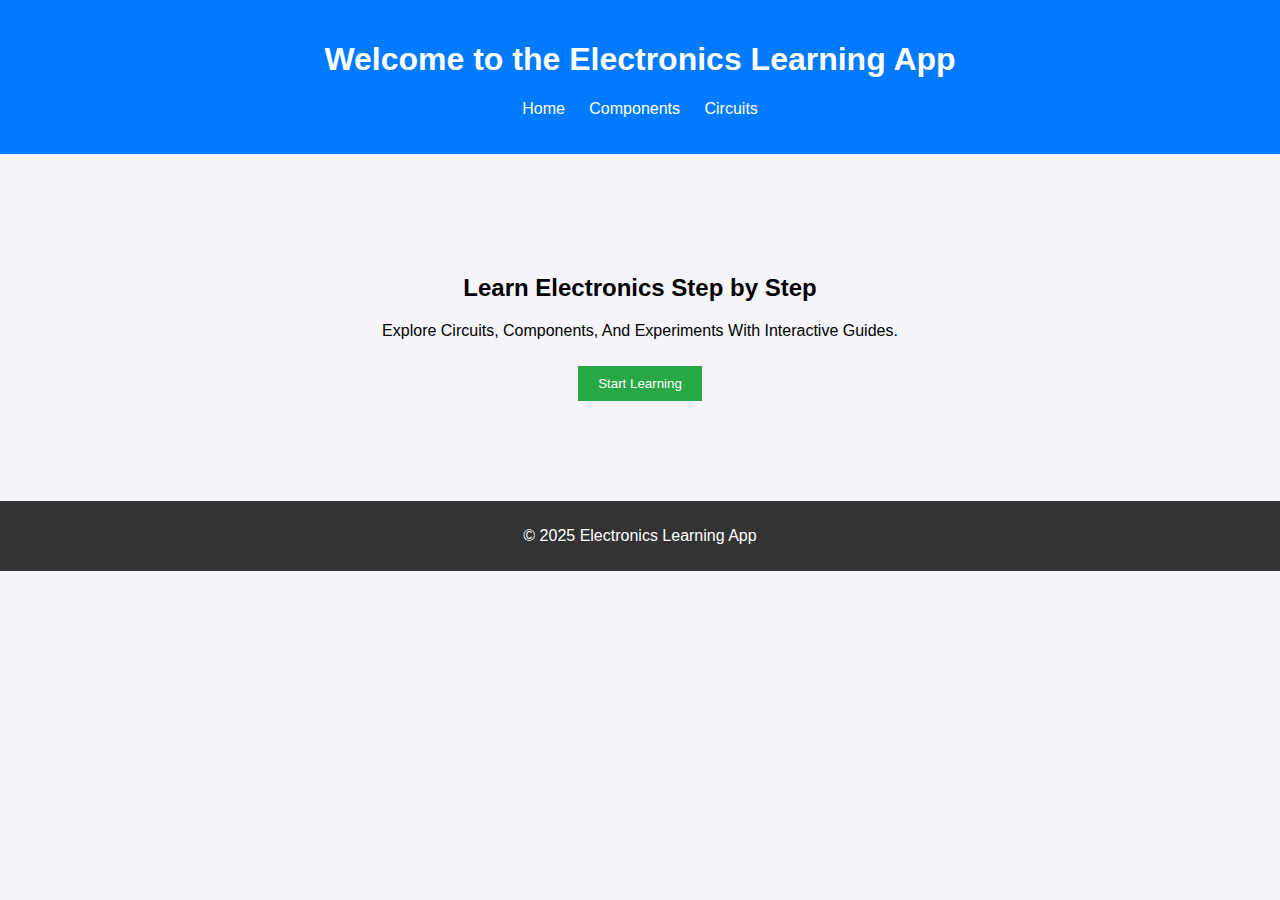
==== index.html @ 0cf5d1cc "Initial commit" ====
<!DOCTYPE html>
<html lang="en">
<head>
    <meta charset="UTF-8">
    <meta name="viewport" content="width=device-width, initial-scale=1.0">
    <title>Electronics Learning App</title>
    <link rel="stylesheet" href="style.css">
</head>
<body>
    <header>
        <h1>Welcome to the Electronics Learning App</h1>
        <nav>
            <ul>
                <li><a href="index.html">Home</a></li>
                <li><a href="components.html">Components</a></li>
                <li><a href="circuits.html">Circuits</a></li>
            </ul>
        </nav>
    </header>

    <section class="intro">
        <h2>Learn Electronics Step by Step</h2>
        <p>Explore circuits, components, and experiments with interactive guides.</p>
        <button onclick="window.location.href='components.html'">Start Learning</button>
    </section>

    <footer>
        <p>&copy; 2025 Electronics Learning App</p>
    </footer>

    <script src="script.js"></script>
</body>
</html>
---- style.css ----
/* Global Styles */
body {
    font-family: Arial, sans-serif;
    margin: 0;
    padding: 0;
    background-color: #f4f4f9;
}
.intro {
    text-align: center;
    padding-block: 100px;
}
.intro > p{
    text-transform: capitalize;

}
title {
    font-size: larger;
    font-weight: bold;
    text-transform: uppercase;
}
header {
    background-color: #007bff;
    color: white;
    padding: 20px;
    text-align: center;
}

nav ul {
    list-style: none;
    padding: 0;
}

nav ul li {
    display: inline;
    margin: 0 10px;
}

nav ul li a {
    color: white;
    text-decoration: none;
}

footer {
    background-color: #333;
    color: white;
    padding: 10px;
    text-align: center;
    
}

button {
    background-color: #28a745;
    color: white;
    border: none;
    padding: 10px 20px;
    cursor: pointer;
    margin-top: 10px;
}

button:hover {
    background-color: #218838;
}

/* Components and Circuits Pages */
.component-card, .circuit-card {
    background-color: white;
    padding: 20px;
    border-radius: 8px;
    margin: 10px;
    box-shadow: 0 4px 6px rgba(0, 0, 0, 0.1);
}

.component-card img, .circuit-card img {
    width: 100px;
    height: 100px;
    object-fit: cover;
    margin-bottom: 15px;
}

.component-card h3, .circuit-card h3 {
    margin-bottom: 10px;
    font-size: 1.2em;
}

.components, .circuits {
    display: flex;
    flex-wrap: wrap;
    justify-content: center;
    padding: 20px;
}
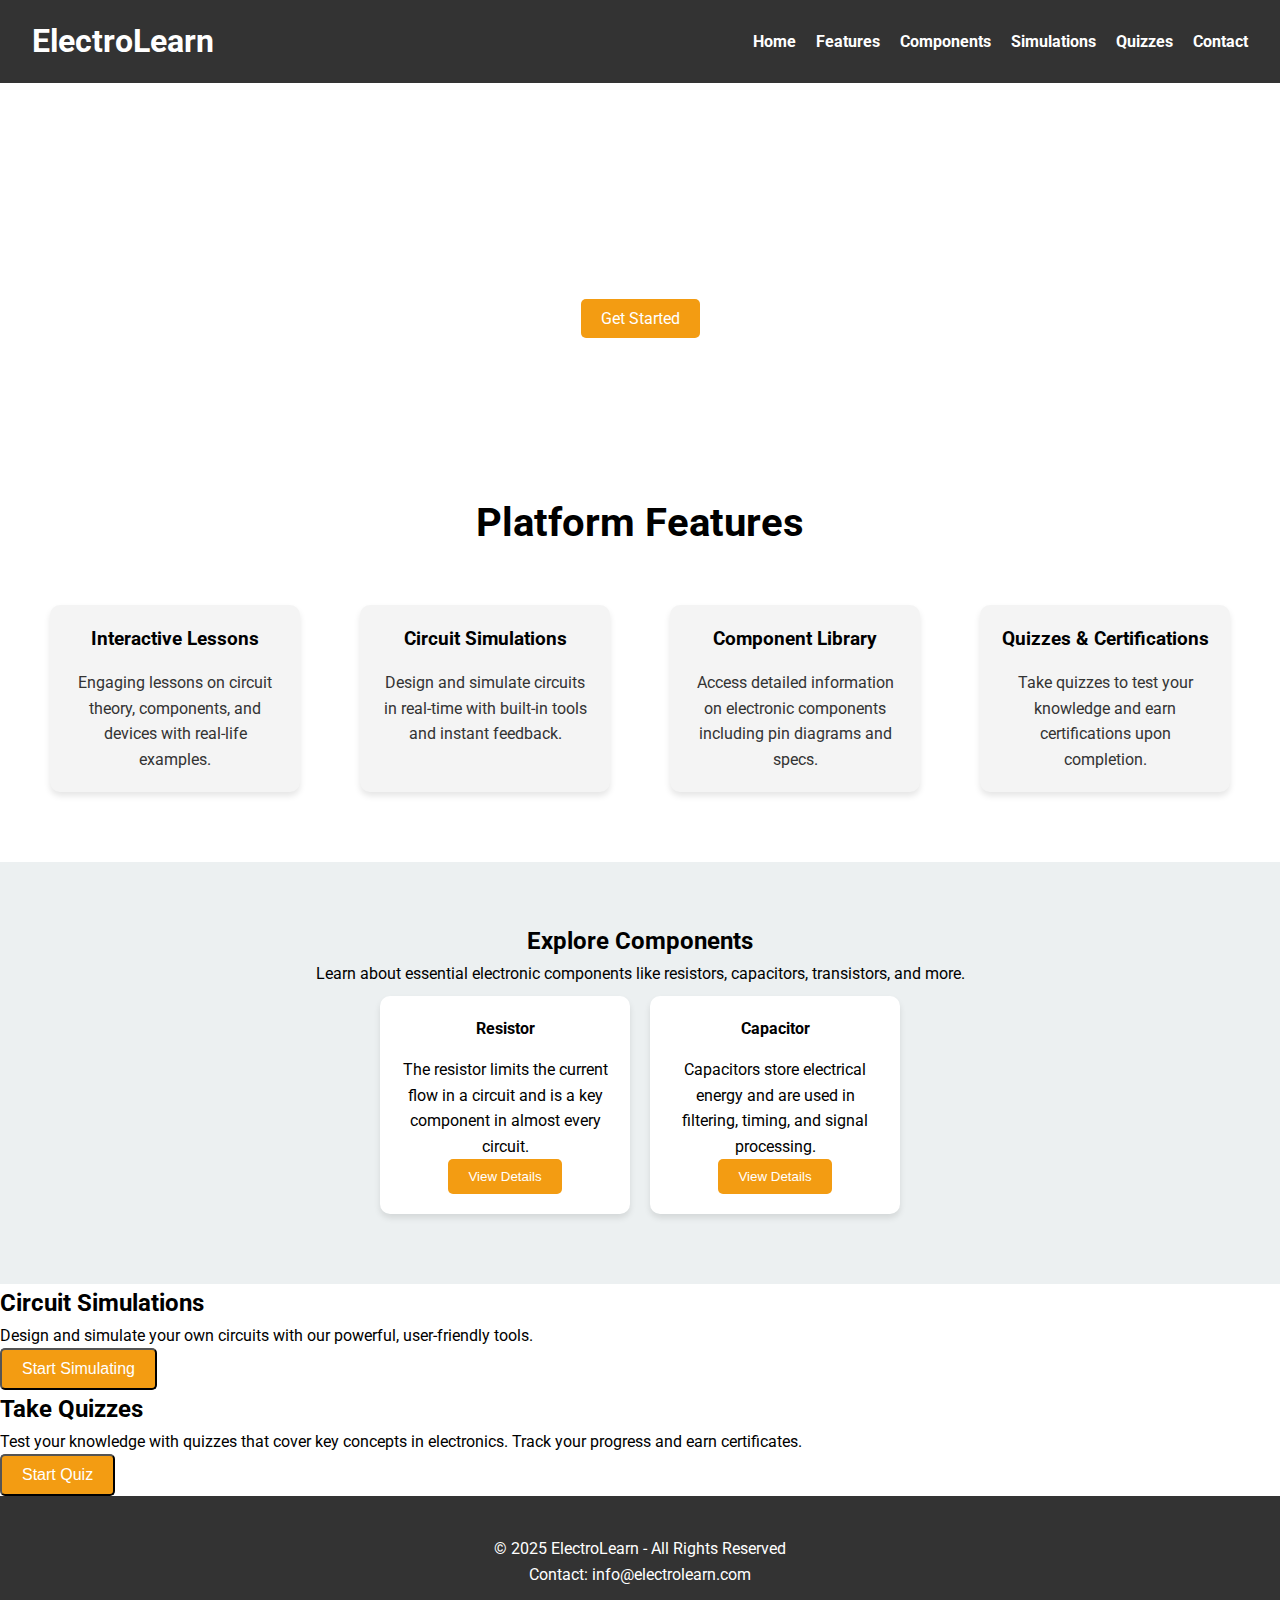
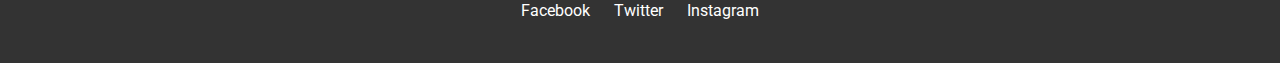
==== commit 35bd911c: "Initial commit" ====
--- a/index.html
+++ b/index.html
@@ -3,31 +3,106 @@
 <head>
     <meta charset="UTF-8">
     <meta name="viewport" content="width=device-width, initial-scale=1.0">
-    <title>Electronics Learning App</title>
-    <link rel="stylesheet" href="style.css">
+    <title>Electronics Learning Platform</title>
+    <link href="https://fonts.googleapis.com/css2?family=Roboto:wght@400;700&display=swap" rel="stylesheet">
+    <link rel="stylesheet" href="styles.css">
 </head>
 <body>
+    <!-- Header -->
     <header>
-        <h1>Welcome to the Electronics Learning App</h1>
         <nav>
+            <div class="logo">
+                <h1>ElectroLearn</h1>
+            </div>
             <ul>
-                <li><a href="index.html">Home</a></li>
-                <li><a href="components.html">Components</a></li>
-                <li><a href="circuits.html">Circuits</a></li>
+                <li><a href="#home">Home</a></li>
+                <li><a href="#features">Features</a></li>
+                <li><a href="#components">Components</a></li>
+                <li><a href="#simulations">Simulations</a></li>
+                <li><a href="#quizzes">Quizzes</a></li>
+                <li><a href="#contact">Contact</a></li>
             </ul>
         </nav>
     </header>
 
-    <section class="intro">
-        <h2>Learn Electronics Step by Step</h2>
-        <p>Explore circuits, components, and experiments with interactive guides.</p>
-        <button onclick="window.location.href='components.html'">Start Learning</button>
+    <!-- Hero Section -->
+    <section id="home" class="hero">
+        <div class="hero-content">
+            <h1>Master Electronics with ElectroLearn</h1>
+            <p>Learn core concepts of electronics through interactive lessons, simulations, and hands-on projects.</p>
+            <a href="#features" class="cta-btn">Get Started</a>
+        </div>
     </section>
 
-    <footer>
-        <p>&copy; 2025 Electronics Learning App</p>
+    <!-- Features Section -->
+    <section id="features" class="features">
+        <h2>Platform Features</h2>
+        <div class="feature-cards">
+            <div class="card">
+                <h3>Interactive Lessons</h3>
+                <p>Engaging lessons on circuit theory, components, and devices with real-life examples.</p>
+            </div>
+            <div class="card">
+                <h3>Circuit Simulations</h3>
+                <p>Design and simulate circuits in real-time with built-in tools and instant feedback.</p>
+            </div>
+            <div class="card">
+                <h3>Component Library</h3>
+                <p>Access detailed information on electronic components including pin diagrams and specs.</p>
+            </div>
+            <div class="card">
+                <h3>Quizzes & Certifications</h3>
+                <p>Take quizzes to test your knowledge and earn certifications upon completion.</p>
+            </div>
+        </div>
+    </section>
+
+    <!-- Components Section -->
+    <section id="components" class="components">
+        <h2>Explore Components</h2>
+        <p>Learn about essential electronic components like resistors, capacitors, transistors, and more.</p>
+        <div class="component-list">
+            <div class="component-card">
+                <h4>Resistor</h4>
+                <p>The resistor limits the current flow in a circuit and is a key component in almost every circuit.</p>
+                <button class="view-details">View Details</button>
+            </div>
+            <div class="component-card">
+                <h4>Capacitor</h4>
+                <p>Capacitors store electrical energy and are used in filtering, timing, and signal processing.</p>
+                <button class="view-details">View Details</button>
+            </div>
+            <!-- Add more components as needed -->
+        </div>
+    </section>
+
+    <!-- Simulations Section -->
+    <section id="simulations" class="simulations">
+        <h2>Circuit Simulations</h2>
+        <p>Design and simulate your own circuits with our powerful, user-friendly tools.</p>
+        <button class="cta-btn">Start Simulating</button>
+    </section>
+
+    <!-- Quizzes Section -->
+    <section id="quizzes" class="quizzes">
+        <h2>Take Quizzes</h2>
+        <p>Test your knowledge with quizzes that cover key concepts in electronics. Track your progress and earn certificates.</p>
+        <button class="cta-btn">Start Quiz</button>
+    </section>
+
+    <!-- Footer -->
+    <footer id="contact">
+        <div class="footer-content">
+            <p>© 2025 ElectroLearn - All Rights Reserved</p>
+            <p>Contact: info@electrolearn.com</p>
+            <div class="social-links">
+                <a href="#">Facebook</a>
+                <a href="#">Twitter</a>
+                <a href="#">Instagram</a>
+            </div>
+        </div>
     </footer>
 
-    <script src="script.js"></script>
+    <script src="scripts.js"></script>
 </body>
 </html>
--- a/styles.css
+++ b/styles.css
@@ -0,0 +1,175 @@
+/* Reset default browser styling */
+* {
+    margin: 0;
+    padding: 0;
+    box-sizing: border-box;
+}
+
+/* Basic styling */
+body {
+    font-family: 'Roboto', sans-serif;
+    line-height: 1.6;
+}
+
+/* Header */
+header {
+    background: #333;
+    color: white;
+    padding: 1rem 0;
+    position: sticky;
+    top: 0;
+    z-index: 1000;
+}
+
+nav {
+    display: flex;
+    justify-content: space-between;
+    align-items: center;
+    padding: 0 2rem;
+}
+
+nav ul {
+    list-style: none;
+    display: flex;
+}
+
+nav ul li {
+    margin-left: 20px;
+}
+
+nav ul li a {
+    text-decoration: none;
+    color: white;
+    font-weight: bold;
+    transition: color 0.3s;
+}
+
+nav ul li a:hover {
+    color: #f39c12;
+}
+
+/* Hero Section */
+.hero {
+    background: url('hero-image.jpg') no-repeat center center/cover;
+    color: white;
+    text-align: center;
+    padding: 100px 20px;
+}
+
+.hero-content h1 {
+    font-size: 3rem;
+    margin-bottom: 20px;
+}
+
+.cta-btn {
+    background-color: #f39c12;
+    color: white;
+    padding: 10px 20px;
+    text-decoration: none;
+    border-radius: 5px;
+    font-size: 1rem;
+    transition: background-color 0.3s;
+}
+
+.cta-btn:hover {
+    background-color: #e67e22;
+}
+
+/* Features Section */
+.features {
+    padding: 60px 20px;
+    text-align: center;
+}
+
+.features h2 {
+    margin-bottom: 40px;
+    font-size: 2.5rem;
+}
+
+.feature-cards {
+    display: flex;
+    justify-content: space-around;
+    flex-wrap: wrap;
+}
+
+.card {
+    background: #f4f4f4;
+    padding: 20px;
+    margin: 10px;
+    border-radius: 10px;
+    width: 250px;
+    text-align: center;
+    box-shadow: 0 4px 6px rgba(0, 0, 0, 0.1);
+}
+
+.card h3 {
+    margin-bottom: 15px;
+}
+
+.card p {
+    font-size: 1rem;
+    color: #333;
+}
+
+/* Components Section */
+.components {
+    background-color: #ecf0f1;
+    padding: 60px 20px;
+    text-align: center;
+}
+
+.components .component-list {
+    display: flex;
+    justify-content: center;
+    flex-wrap: wrap;
+}
+
+.component-card {
+    background: white;
+    padding: 20px;
+    margin: 10px;
+    border-radius: 10px;
+    width: 250px;
+    box-shadow: 0 4px 6px rgba(0, 0, 0, 0.1);
+}
+
+.component-card h4 {
+    margin-bottom: 15px;
+}
+
+.view-details {
+    background: #f39c12;
+    border: none;
+    color: white;
+    padding: 10px 20px;
+    cursor: pointer;
+    border-radius: 5px;
+    transition: background-color 0.3s;
+}
+
+.view-details:hover {
+    background-color: #e67e22;
+}
+
+/* Footer */
+footer {
+    background: #333;
+    color: white;
+    padding: 40px 20px;
+    text-align: center;
+}
+
+footer .social-links {
+    margin-top: 10px;
+}
+
+footer .social-links a {
+    color: white;
+    margin: 0 10px;
+    text-decoration: none;
+    transition: color 0.3s;
+}
+
+footer .social-links a:hover {
+    color: #f39c12;
+}
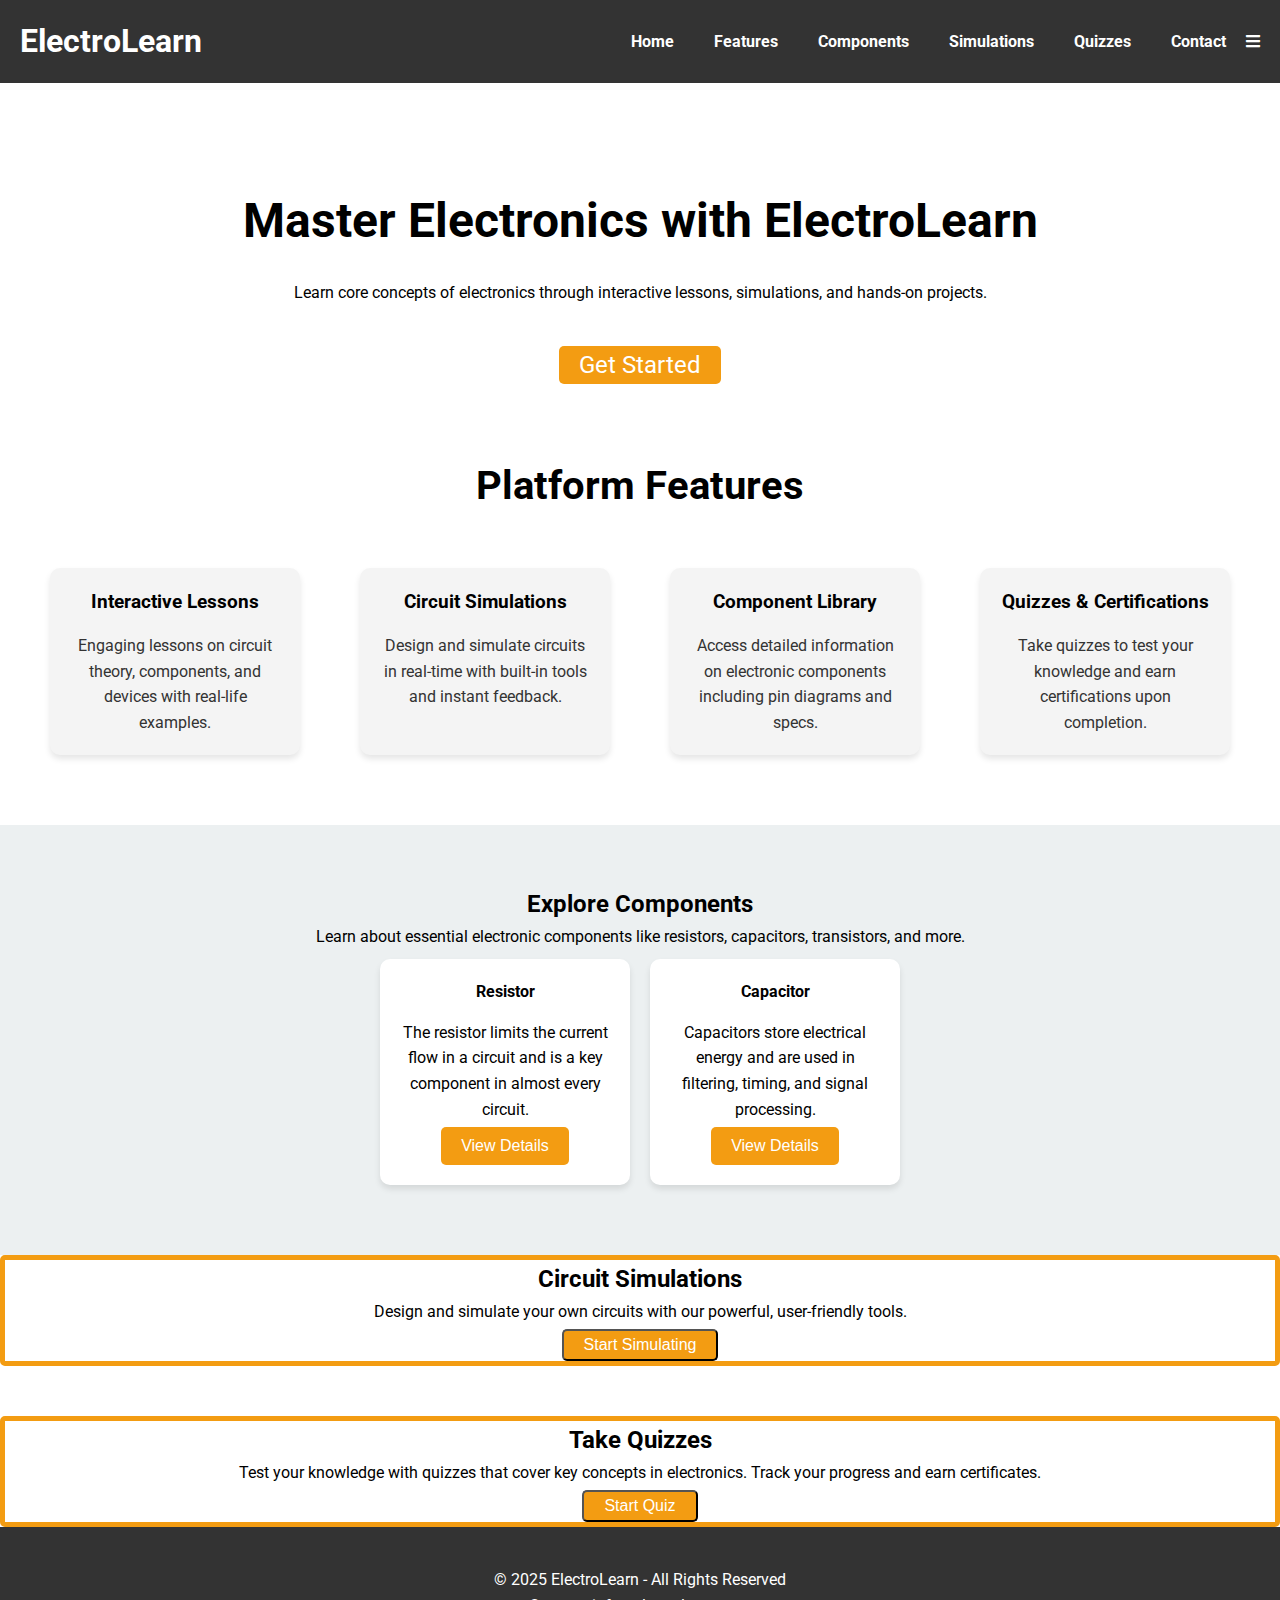
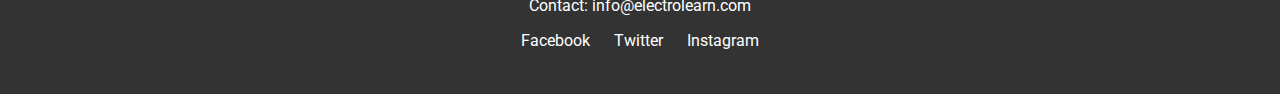
==== commit f38ae4bf: "Updated navigation bar to align menu icon to the extreme right" ====
--- a/index.html
+++ b/index.html
@@ -6,21 +6,29 @@
     <title>Electronics Learning Platform</title>
     <link href="https://fonts.googleapis.com/css2?family=Roboto:wght@400;700&display=swap" rel="stylesheet">
     <link rel="stylesheet" href="styles.css">
+    <link rel="stylesheet" href="https://cdnjs.cloudflare.com/ajax/libs/font-awesome/5.15.4/css/all.min.css">
+
+   
 </head>
 <body>
+
     <!-- Header -->
     <header>
         <nav>
             <div class="logo">
                 <h1>ElectroLearn</h1>
             </div>
-            <ul>
+            
+            <ul  class="nav-links" id="nav-links">
                 <li><a href="#home">Home</a></li>
                 <li><a href="#features">Features</a></li>
                 <li><a href="#components">Components</a></li>
                 <li><a href="#simulations">Simulations</a></li>
                 <li><a href="#quizzes">Quizzes</a></li>
                 <li><a href="#contact">Contact</a></li>
+                <div class="menu-icon" id="menu-icon">
+                    <i class="fa fa-bars"></i>
+                </div>
             </ul>
         </nav>
     </header>
@@ -75,6 +83,7 @@
             <!-- Add more components as needed -->
         </div>
     </section>
+    
 
     <!-- Simulations Section -->
     <section id="simulations" class="simulations">
@@ -89,6 +98,7 @@
         <p>Test your knowledge with quizzes that cover key concepts in electronics. Track your progress and earn certificates.</p>
         <button class="cta-btn">Start Quiz</button>
     </section>
+    
 
     <!-- Footer -->
     <footer id="contact">
--- a/styles.css
+++ b/styles.css
@@ -10,6 +10,12 @@
     font-family: 'Roboto', sans-serif;
     line-height: 1.6;
 }
+.menu-icon {
+    float:right;
+
+}
+
+
 
 /* Header */
 header {
@@ -23,9 +29,20 @@
 
 nav {
     display: flex;
-    justify-content: space-between;
     align-items: center;
-    padding: 0 2rem;
+    justify-content: space-between; /* Ensures space between logo and menu */
+    padding: 0 20px;
+}
+
+.nav-links {
+    display: flex;
+    list-style: none;
+    gap: 20px;
+}
+
+.menu-icon {
+    margin-left: auto; /* Pushes the menu icon to the extreme right */
+    cursor: pointer;
 }
 
 nav ul {
@@ -51,24 +68,29 @@
 /* Hero Section */
 .hero {
     background: url('hero-image.jpg') no-repeat center center/cover;
-    color: white;
-    text-align: center;
-    padding: 100px 20px;
+    color: black;
+    text-align: center;
+    padding: 100px 40px;
+    padding-bottom: 10px;
+
 }
 
 .hero-content h1 {
     font-size: 3rem;
     margin-bottom: 20px;
 }
-
+.hero-content p{
+    padding-bottom: 40px;
+}
 .cta-btn {
     background-color: #f39c12;
     color: white;
-    padding: 10px 20px;
+    padding: 5px 20px;
     text-decoration: none;
     border-radius: 5px;
-    font-size: 1rem;
+    font-size: 1.5rem;
     transition: background-color 0.3s;
+    
 }
 
 .cta-btn:hover {
@@ -136,6 +158,9 @@
 .component-card h4 {
     margin-bottom: 15px;
 }
+.component-card p{
+    padding-bottom: 5px;
+}
 
 .view-details {
     background: #f39c12;
@@ -145,10 +170,35 @@
     cursor: pointer;
     border-radius: 5px;
     transition: background-color 0.3s;
+    font-size: medium;
 }
 
 .view-details:hover {
     background-color: #e67e22;
+}
+#simulations {
+    text-align: center;
+    border: 5px solid #f39c12;
+    border-radius: 5px;
+    margin-bottom: 50px;
+}
+#simulations p{
+    padding-bottom: 5px;
+}
+#simulations .cta-btn {
+    font-size: medium;
+}
+
+#quizzes {
+    text-align: center;
+    border: 5px solid #f39c12;
+    border-radius: 5px;
+}
+#quizzes p{
+    padding-bottom: 5px;
+}
+#quizzes .cta-btn {
+    font-size: medium;
 }
 
 /* Footer */
@@ -173,3 +223,40 @@
 footer .social-links a:hover {
     color: #f39c12;
 }
+
+@media screen and (max-width: 425px) {
+    body{
+        font-size: 14px;
+
+    }
+    nav .menu-icon {
+        display: block;
+        cursor: pointer;
+        
+
+        
+    }
+    section {
+        width: min-content;
+    }
+    #quizzes {
+        width: 100%;
+    }
+    #simulations {
+        width: 100%;
+    }
+
+    nav .nav-links {
+        display: none;
+        position: absolute;
+        top: 60px;
+        right: 20px;
+        background-color: #333;
+        width: 100%;
+        text-align: center;
+    }
+
+    nav .nav-links li {
+        margin: 10px 0;
+    }
+}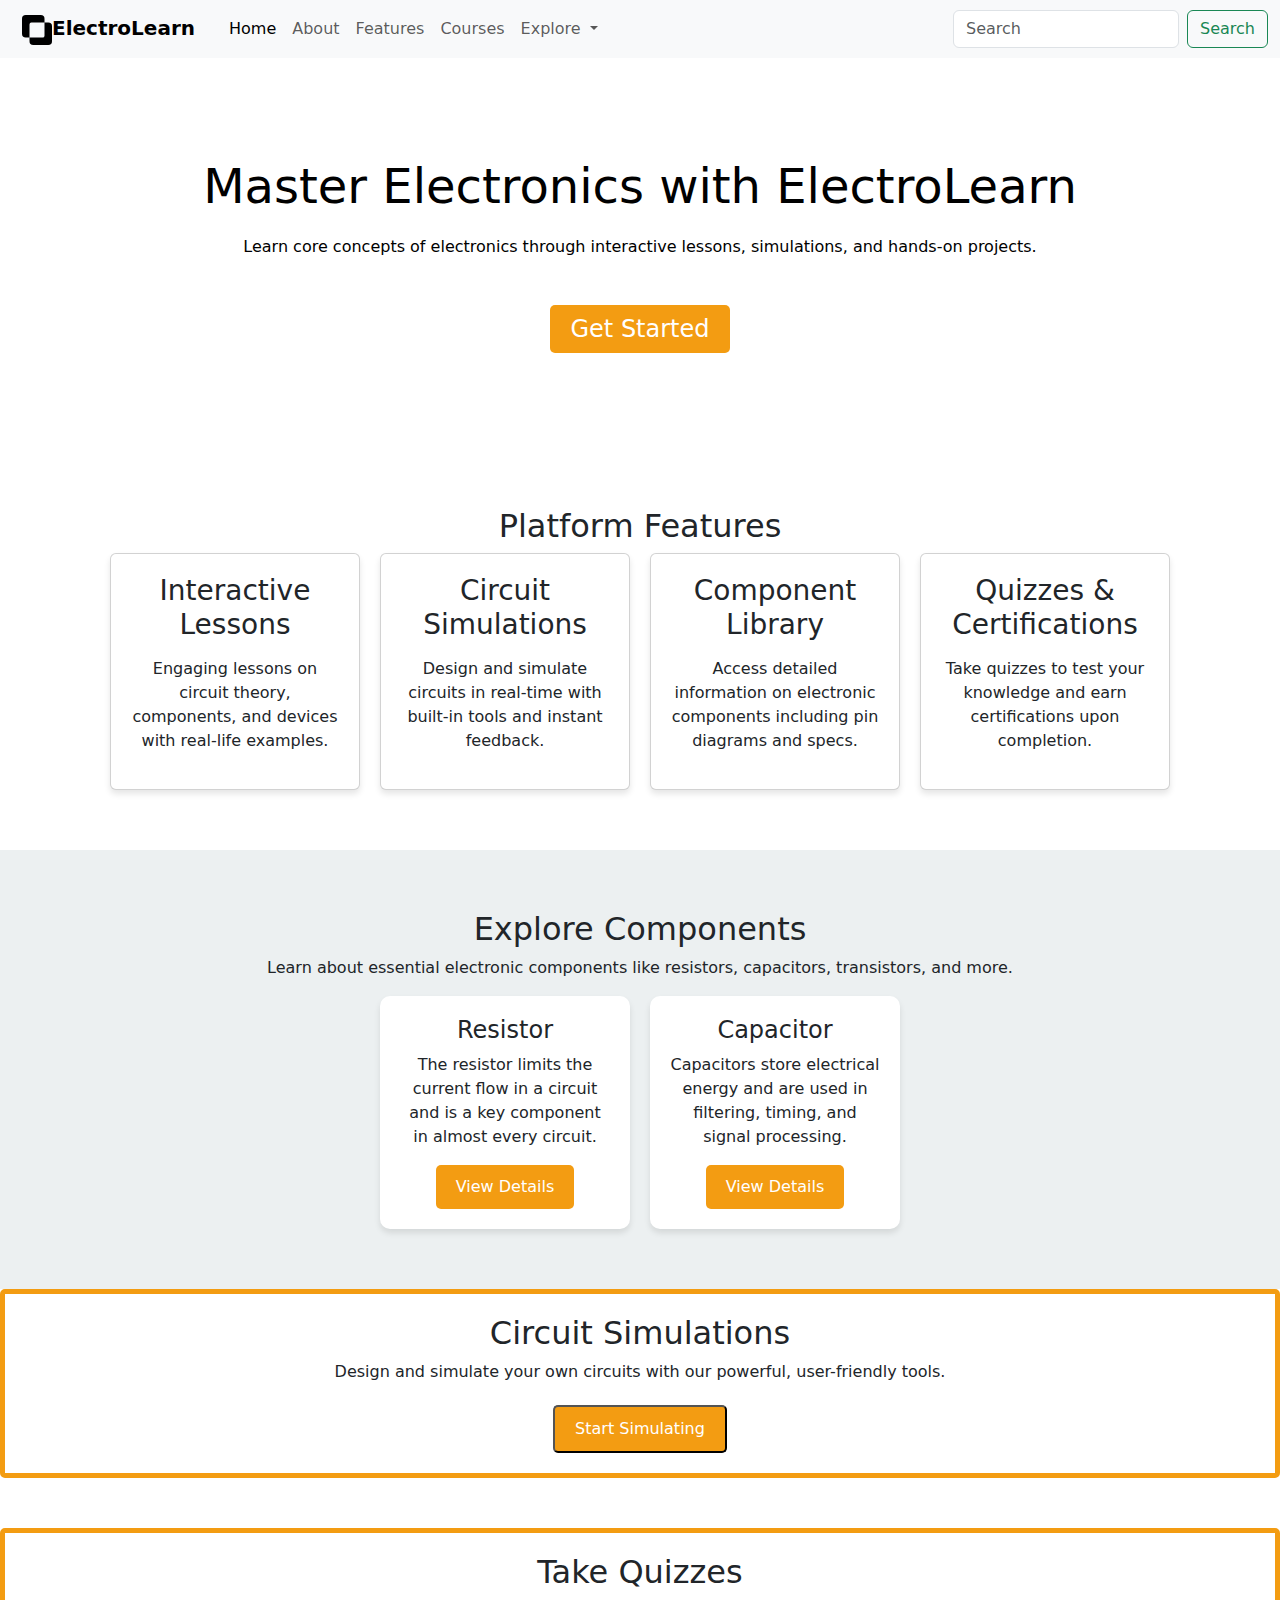
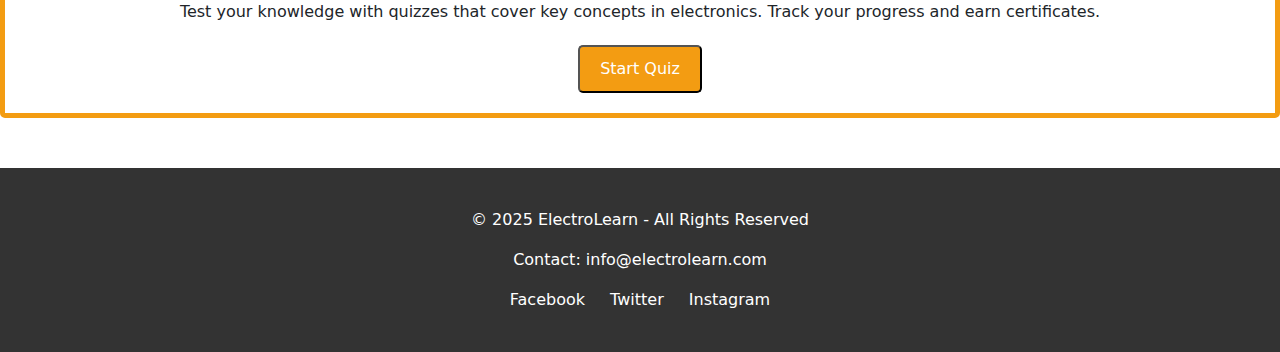
==== commit 8294809a: "Updated navigation bar to align menu icon to the extreme right" ====
--- a/index.html
+++ b/index.html
@@ -7,6 +7,7 @@
     <link href="https://fonts.googleapis.com/css2?family=Roboto:wght@400;700&display=swap" rel="stylesheet">
     <link rel="stylesheet" href="styles.css">
     <link rel="stylesheet" href="https://cdnjs.cloudflare.com/ajax/libs/font-awesome/5.15.4/css/all.min.css">
+    <link href="https://cdn.jsdelivr.net/npm/bootstrap@5.3.3/dist/css/bootstrap.min.css" rel="stylesheet" integrity="sha384-QWTKZyjpPEjISv5WaRU9OFeRpok6YctnYmDr5pNlyT2bRjXh0JMhjY6hW+ALEwIH" crossorigin="anonymous">
 
    
 </head>
@@ -14,23 +15,47 @@
 
     <!-- Header -->
     <header>
-        <nav>
-            <div class="logo">
-                <h1>ElectroLearn</h1>
+        <nav class="navbar navbar-expand-lg bg-body-tertiary">
+            <div class="container-fluid">
+              <a class="navbar-brand" href="#" font-weight="bold"><svg xmlns="http://www.w3.org/2000/svg" width="30" height="30" fill="currentColor" class="bi bi-exclude" viewBox="0 0 16 16" >
+                <path d="M0 2a2 2 0 0 1 2-2h8a2 2 0 0 1 2 2v2h2a2 2 0 0 1 2 2v8a2 2 0 0 1-2 2H6a2 2 0 0 1-2-2v-2H2a2 2 0 0 1-2-2zm12 2H5a1 1 0 0 0-1 1v7h7a1 1 0 0 0 1-1z"/>
+              </svg>ElectroLearn</a>
+              <button class="navbar-toggler" type="button" data-bs-toggle="collapse" data-bs-target="#navbarScroll" aria-controls="navbarScroll" aria-expanded="false" aria-label="Toggle navigation">
+                <span class="navbar-toggler-icon"></span>
+              </button>
+              <div class="collapse navbar-collapse" id="navbarScroll">
+                <ul class="navbar-nav me-auto my-2 my-lg-0 navbar-nav-scroll" style="--bs-scroll-height: 100px;">
+                  <li class="nav-item">
+                    <a class="nav-link active" aria-current="page" href="#">Home</a>
+                  </li>
+                  <li class="nav-item">
+                    <a class="nav-link" href="#">About</a>
+                  </li>
+                  <li class="nav-item">
+                    <a class="nav-link" href="#">Features</a>
+                  </li>
+                  <li class="nav-item">
+                    <a class="nav-link" href="#">Courses</a>
+                  </li>
+                  <li class="nav-item dropdown">
+                    <a class="nav-link dropdown-toggle" href="#" role="button" data-bs-toggle="dropdown" aria-expanded="false">
+                      Explore
+                    </a>
+                    <ul class="dropdown-menu">
+                      <li><a class="dropdown-item" href="#">Quizzes</a></li>
+                      <li><a class="dropdown-item" href="#">Assistance</a></li>
+                      <li><hr class="dropdown-divider"></li>
+                      <li><a class="dropdown-item" href="#">Upcoming's...</a></li>
+                    </ul>
+                  </li>
+                </ul>
+                <form class="d-flex" role="search">
+                  <input class="form-control me-2" type="search" placeholder="Search" aria-label="Search">
+                  <button class="btn btn-outline-success" type="submit">Search</button>
+                </form>
+              </div>
             </div>
-            
-            <ul  class="nav-links" id="nav-links">
-                <li><a href="#home">Home</a></li>
-                <li><a href="#features">Features</a></li>
-                <li><a href="#components">Components</a></li>
-                <li><a href="#simulations">Simulations</a></li>
-                <li><a href="#quizzes">Quizzes</a></li>
-                <li><a href="#contact">Contact</a></li>
-                <div class="menu-icon" id="menu-icon">
-                    <i class="fa fa-bars"></i>
-                </div>
-            </ul>
-        </nav>
+          </nav>
     </header>
 
     <!-- Hero Section -->
@@ -114,5 +139,6 @@
     </footer>
 
     <script src="scripts.js"></script>
+    <script src="https://cdn.jsdelivr.net/npm/bootstrap@5.3.3/dist/js/bootstrap.bundle.min.js" integrity="sha384-YvpcrYf0tY3lHB60NNkmXc5s9fDVZLESaAA55NDzOxhy9GkcIdslK1eN7N6jIeHz" crossorigin="anonymous"></script>
 </body>
 </html>
--- a/styles.css
+++ b/styles.css
@@ -9,117 +9,63 @@
 body {
     font-family: 'Roboto', sans-serif;
     line-height: 1.6;
-}
-.menu-icon {
-    float:right;
-
-}
-
-
+    font-size: 16px; /* Default font size */
+}
 
 /* Header */
-header {
-    background: #333;
-    color: white;
-    padding: 1rem 0;
-    position: sticky;
-    top: 0;
-    z-index: 1000;
-}
-
-nav {
-    display: flex;
-    align-items: center;
-    justify-content: space-between; /* Ensures space between logo and menu */
-    padding: 0 20px;
-}
-
-.nav-links {
-    display: flex;
-    list-style: none;
-    gap: 20px;
-}
-
-.menu-icon {
-    margin-left: auto; /* Pushes the menu icon to the extreme right */
-    cursor: pointer;
-}
-
-nav ul {
-    list-style: none;
-    display: flex;
-}
-
-nav ul li {
-    margin-left: 20px;
-}
-
-nav ul li a {
-    text-decoration: none;
-    color: white;
+.navbar-brand{
+    font-size: 1.5rem;
     font-weight: bold;
-    transition: color 0.3s;
-}
-
-nav ul li a:hover {
-    color: #f39c12;
-}
-
+    padding: 10px;
+}
 /* Hero Section */
 .hero {
     background: url('hero-image.jpg') no-repeat center center/cover;
-    color: black;
+    color: rgb(0, 0, 0);
     text-align: center;
     padding: 100px 40px;
-    padding-bottom: 10px;
-
 }
 
 .hero-content h1 {
     font-size: 3rem;
     margin-bottom: 20px;
 }
-.hero-content p{
-    padding-bottom: 40px;
-}
+.hero-content p {
+    padding-bottom: 3%;
+}
+
 .cta-btn {
     background-color: #f39c12;
     color: white;
-    padding: 5px 20px;
+    padding: 10px 20px;
     text-decoration: none;
     border-radius: 5px;
     font-size: 1.5rem;
     transition: background-color 0.3s;
-    
 }
 
 .cta-btn:hover {
     background-color: #e67e22;
 }
 
-/* Features Section */
+/* Feature Cards */
 .features {
     padding: 60px 20px;
     text-align: center;
 }
 
-.features h2 {
-    margin-bottom: 40px;
-    font-size: 2.5rem;
-}
-
 .feature-cards {
     display: flex;
-    justify-content: space-around;
+    gap: 20px;
     flex-wrap: wrap;
+    justify-content: center;
 }
 
 .card {
     background: #f4f4f4;
     padding: 20px;
-    margin: 10px;
+    width: 250px;
     border-radius: 10px;
-    width: 250px;
     text-align: center;
     box-shadow: 0 4px 6px rgba(0, 0, 0, 0.1);
 }
@@ -130,74 +76,59 @@
 
 .card p {
     font-size: 1rem;
-    color: #333;
-}
-
-/* Components Section */
+}
+
+/* Component Section */
 .components {
     background-color: #ecf0f1;
     padding: 60px 20px;
     text-align: center;
 }
 
-.components .component-list {
+.component-list {
     display: flex;
+    gap: 20px;
+    flex-wrap: wrap;
     justify-content: center;
-    flex-wrap: wrap;
 }
 
 .component-card {
     background: white;
     padding: 20px;
-    margin: 10px;
+    width: 250px;
     border-radius: 10px;
-    width: 250px;
     box-shadow: 0 4px 6px rgba(0, 0, 0, 0.1);
-}
-
-.component-card h4 {
-    margin-bottom: 15px;
-}
-.component-card p{
-    padding-bottom: 5px;
 }
 
 .view-details {
     background: #f39c12;
+    color: white;
+    padding: 10px 20px;
     border: none;
-    color: white;
-    padding: 10px 20px;
+    border-radius: 5px;
     cursor: pointer;
-    border-radius: 5px;
+    font-size: medium;
     transition: background-color 0.3s;
-    font-size: medium;
 }
 
 .view-details:hover {
     background-color: #e67e22;
 }
-#simulations {
+
+/* Simulations and Quizzes Section */
+#simulations, #quizzes {
     text-align: center;
     border: 5px solid #f39c12;
     border-radius: 5px;
     margin-bottom: 50px;
-}
-#simulations p{
+    padding: 20px;
+}
+
+#simulations p, #quizzes p {
     padding-bottom: 5px;
 }
-#simulations .cta-btn {
-    font-size: medium;
-}
-
-#quizzes {
-    text-align: center;
-    border: 5px solid #f39c12;
-    border-radius: 5px;
-}
-#quizzes p{
-    padding-bottom: 5px;
-}
-#quizzes .cta-btn {
+
+#simulations .cta-btn, #quizzes .cta-btn {
     font-size: medium;
 }
 
@@ -224,39 +155,59 @@
     color: #f39c12;
 }
 
-@media screen and (max-width: 425px) {
-    body{
-        font-size: 14px;
-
-    }
+/* Mobile Responsiveness */
+@media screen and (max-width: 768px) {
+    body {
+        font-size: 14px; /* Reduce font size for mobile */
+    }
+
+    .hero-content h1 {
+        font-size: 2.5rem;
+    }
+
+    .cta-btn {
+        font-size: 1.2rem;
+    }
+
+    nav ul {
+        display: none; /* Hide navigation on mobile */
+    }
+
     nav .menu-icon {
-        display: block;
-        cursor: pointer;
-        
-
-        
-    }
-    section {
-        width: min-content;
-    }
-    #quizzes {
-        width: 100%;
-    }
-    #simulations {
-        width: 100%;
-    }
-
-    nav .nav-links {
-        display: none;
+        display: block; /* Show the menu icon on mobile */
+    }
+
+    .nav-links {
+        display: flex;
+        flex-direction: column;
+        background-color: #333;
         position: absolute;
         top: 60px;
-        right: 20px;
-        background-color: #333;
+        right: 0;
         width: 100%;
+        padding: 20px;
         text-align: center;
     }
 
-    nav .nav-links li {
+    .nav-links li {
         margin: 10px 0;
     }
-}+
+    .nav-links.active {
+        display: block;
+    }
+
+    .component-list, .feature-cards {
+        flex-direction: column;
+        gap: 10px;
+    }
+
+    .component-card, .card {
+        width: 100%;
+        max-width: 300px;
+    }
+
+    #simulations, #quizzes {
+        width: 100%;
+    }
+}
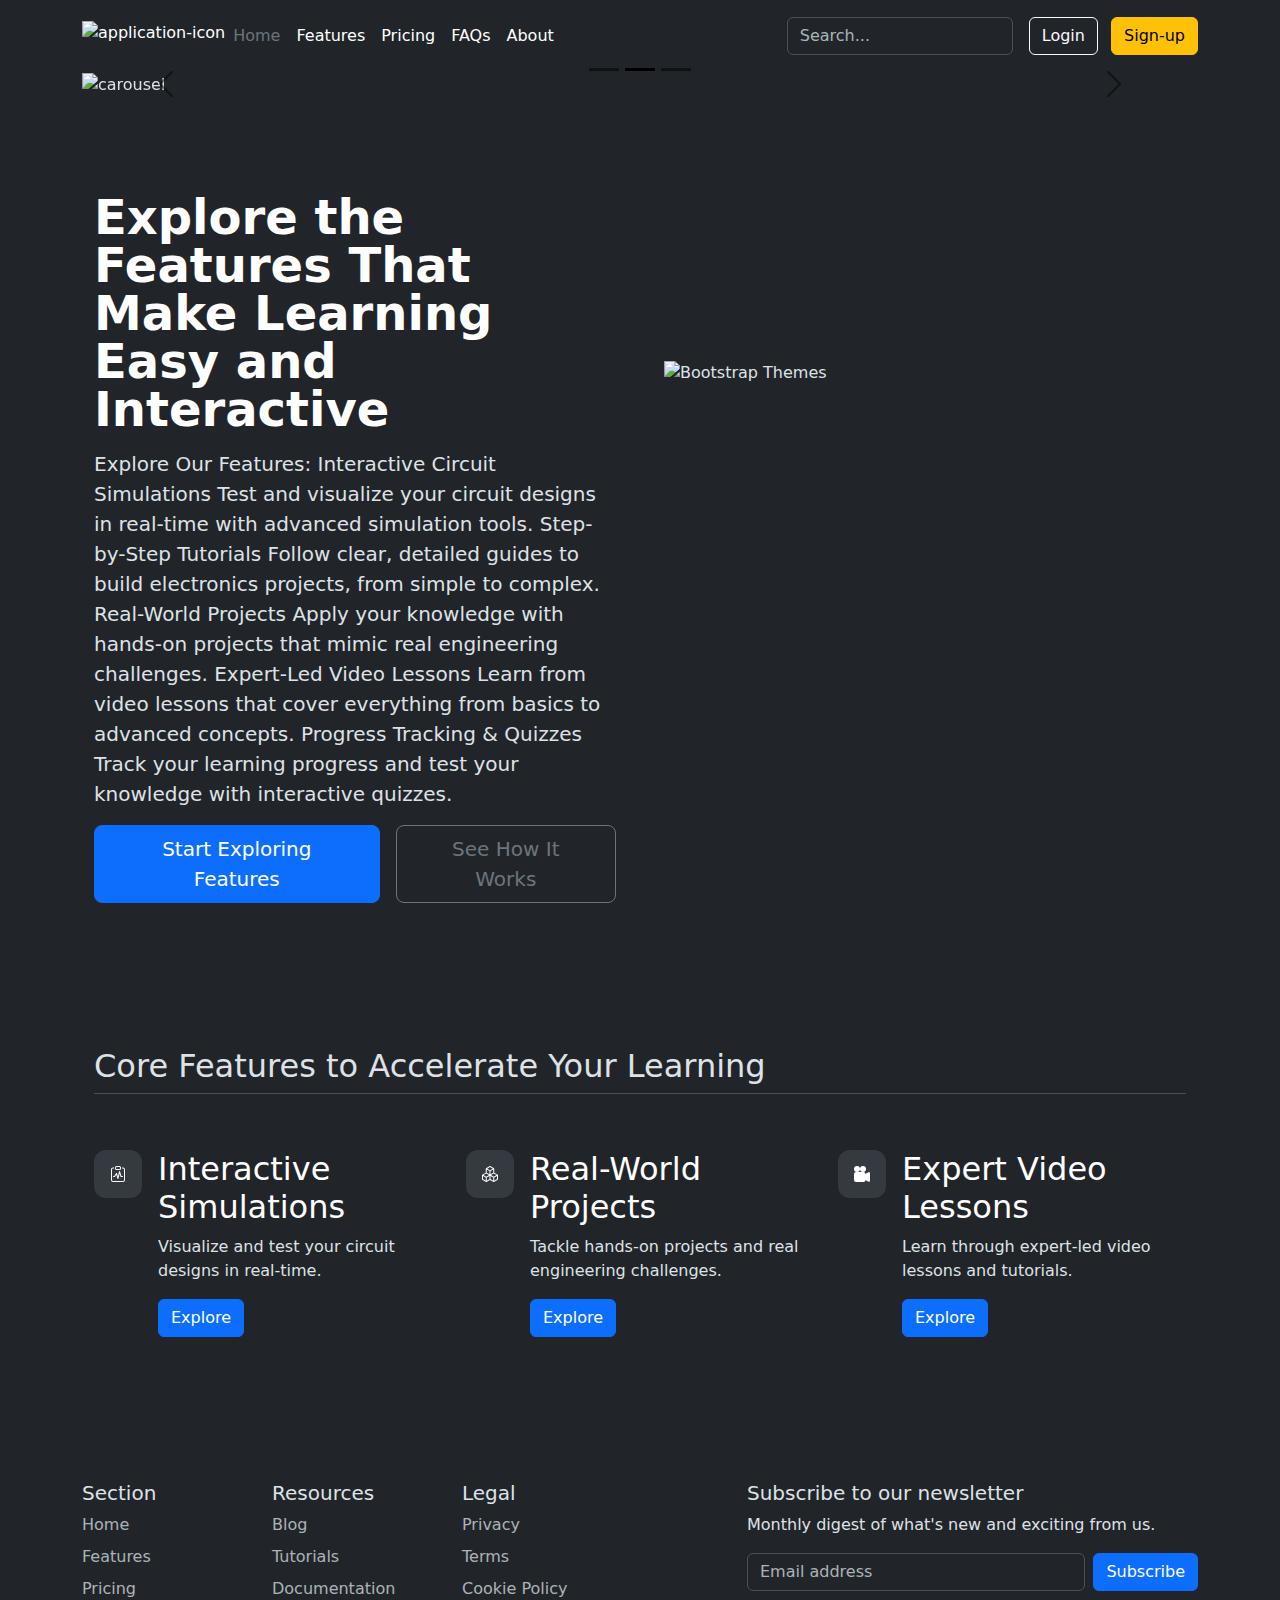
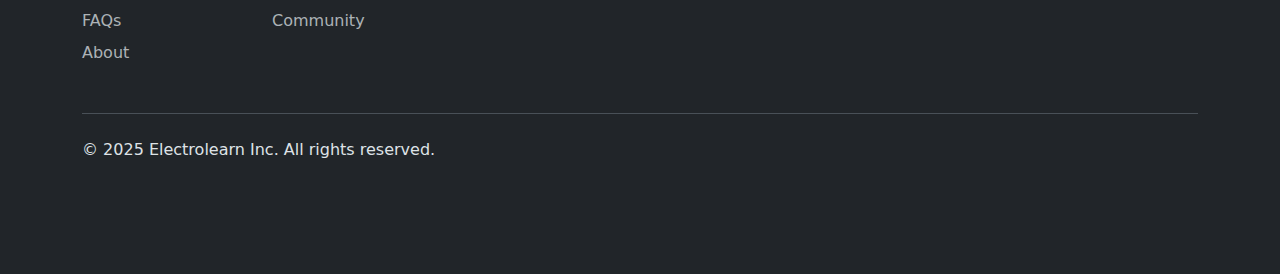
==== commit be24c9c6: "Rename gdg-demo3/index.html to index.html" ====
--- a/index.html
+++ b/index.html
@@ -1,144 +1,232 @@
 <!DOCTYPE html>
-<html lang="en">
+<html lang="en" data-bs-theme ="dark">
 <head>
     <meta charset="UTF-8">
     <meta name="viewport" content="width=device-width, initial-scale=1.0">
-    <title>Electronics Learning Platform</title>
-    <link href="https://fonts.googleapis.com/css2?family=Roboto:wght@400;700&display=swap" rel="stylesheet">
-    <link rel="stylesheet" href="styles.css">
-    <link rel="stylesheet" href="https://cdnjs.cloudflare.com/ajax/libs/font-awesome/5.15.4/css/all.min.css">
+    <title>ElectroLearn - Learn Electronics Interactively</title>
     <link href="https://cdn.jsdelivr.net/npm/bootstrap@5.3.3/dist/css/bootstrap.min.css" rel="stylesheet" integrity="sha384-QWTKZyjpPEjISv5WaRU9OFeRpok6YctnYmDr5pNlyT2bRjXh0JMhjY6hW+ALEwIH" crossorigin="anonymous">
-
-   
+    <style>
+        .icon-square {
+        width: 3rem;
+        height: 3rem;
+        border-radius: .75rem;
+        }
+    </style>
+    
 </head>
 <body>
+    <header class="p-3 text-bg-dark">
+        <div class="container">
+          <div class="d-flex flex-wrap align-items-center justify-content-center justify-content-lg-start">
+            <a href="/" class="d-flex align-items-center mb-2 mb-lg-0 text-white text-decoration-none">
+              <img src="./booster.png" alt="application-icon" height="30">
+            </a>
+    
+            <ul class="nav col-12 col-lg-auto me-lg-auto mb-2 justify-content-center mb-md-0">
+              <li><a href="#" class="nav-link px-2 text-secondary">Home</a></li>
+              <li><a href="./features.html" class="nav-link px-2 text-white">Features</a></li>
+              <li><a href="./pricing.html" class="nav-link px-2 text-white">Pricing</a></li>
+              <li><a href="./faqs.html" class="nav-link px-2 text-white">FAQs</a></li>
+              <li><a href="#" class="nav-link px-2 text-white">About</a></li>
+            </ul>
+    
+            <form class="col-12 col-lg-auto mb-3 mb-lg-0 me-lg-3" role="search">
+              <input type="search" class="form-control form-control-dark text-bg-dark" placeholder="Search..." aria-label="Search">
+            </form>
+    
+            <div class="text-end">
+              <button type="button" class="btn btn-outline-light me-2">Login</button>
+              <button type="button" class="btn btn-warning">Sign-up</button>
+            </div>
+          </div>
+        </div>
+      </header>
+      <div class="container">
+      <div id="myCarousel" class="carousel slide mb-6" data-bs-ride="carousel">
+    <div class="carousel-indicators">
+      <button type="button" data-bs-target="#myCarousel" data-bs-slide-to="0" class="" aria-label="Slide 1"></button>
+      <button type="button" data-bs-target="#myCarousel" data-bs-slide-to="1" aria-label="Slide 2" class="active" aria-current="true"></button>
+      <button type="button" data-bs-target="#myCarousel" data-bs-slide-to="2" aria-label="Slide 3" class=""></button>
+    </div>
+    <div class="carousel-inner">
+      <div class="carousel-item">
+        <img src="./c1.jpg" alt="carousel" width="100%" height="600px"><rect width="100%" height="100%" fill="var(--bs-secondary-color)"></rect>
+        <div class="container">
+          <div class="carousel-caption text-start">
+            <h1 style="color: white;">Unlock Your Potential in Electronics and Electrical Engineering!</h1>
+            <h2 style="color: white;">Master the fundamentals, explore advanced concepts, and build the skills that power the future.</h2>
+            <p class="opacity-100" style="color: white;">At ElectroLearn, we provide comprehensive courses, tutorials, and hands-on projects designed specifically for aspiring engineers. Whether you're a beginner or looking to enhance your expertise, we offer a variety of resources to help you succeed in the world of electronics and electrical engineering.</p>
+            <p><a class="btn btn-lg btn-primary" href="#">Sign up today</a></p>
+          </div>
+        </div>
+      </div>
+      <div class="carousel-item active">
+        <img src="./c2.jpg" alt="carousel" width="100%" height="600px"><rect width="100%" height="100%" fill="var(--bs-secondary-color)"></rect>
+        <div class="container">
+          <div class="carousel-caption">
+            <h1 style="color: white;">Hands-On Learning, Real-World Applications</h1>
+            <p class="opacity-100" style="color: white;">Learn by Doing: Build Projects, Simulate Circuits, and Solve Real-World Challenges.At ElectroLearn, we believe in learning by doing. Our platform includes interactive simulations, practical projects, and case studies that give you real-world experience in electronics and electrical engineering. From designing circuits to troubleshooting systems, you'll gain the skills that employers demand.</p>
+            <p><a class="btn btn-lg btn-primary" href="#">Learn more</a></p>
+          </div>
+        </div>
+      </div>
+      <div class="carousel-item">
+        <img src="./c3.jpg" alt="carousel" width="100%" height="600px"><rect width="100%" height="100%" fill="var(--bs-secondary-color)"></rect>
+        <div class="container">
+          <div class="carousel-caption text-end">
+            <h1 style="color: white;">Learn from Industry Experts & Experienced Educators</h1>
+            <p class="opacity-100" style="color: white;">Gain Insights from Engineers Who Have Shaped the Future of Electronics.ElectroLearn brings you courses designed by industry professionals and experienced educators who are passionate about electronics and electrical engineering. Learn from their real-world expertise, gain exclusive insights, and develop the skills that will set you apart in the industry.</p>
+            <p><a class="btn btn-lg btn-primary" href="#">Browse gallery</a></p>
+          </div>
+        </div>
+      </div>
+    </div>
+    <button class="carousel-control-prev" type="button" data-bs-target="#myCarousel" data-bs-slide="prev">
+      <span class="carousel-control-prev-icon" aria-hidden="true"></span>
+      <span class="visually-hidden">Previous</span>
+    </button>
+    <button class="carousel-control-next" type="button" data-bs-target="#myCarousel" data-bs-slide="next">
+      <span class="carousel-control-next-icon" aria-hidden="true"></span>
+      <span class="visually-hidden">Next</span>
+    </button>
+  </div>
+</div>
+<div class="container col-xxl-8 px-4 py-5">
+    <div class="row flex-lg-row-reverse align-items-center g-5 py-5">
+      <div class="col-10 col-sm-8 col-lg-6">
+        <img src="./collage.jpg" class="d-block mx-lg-auto img-fluid" alt="Bootstrap Themes" width="700" height="500" loading="lazy">
+      </div>
+      <div class="col-lg-6">
+        <h1 class="display-5 fw-bold text-body-emphasis lh-1 mb-3">Explore the Features That Make Learning Easy and Interactive</h1>
+        <p class="lead">Explore Our Features:
+          Interactive Circuit Simulations
+          Test and visualize your circuit designs in real-time with advanced simulation tools.
+          
+          Step-by-Step Tutorials
+          Follow clear, detailed guides to build electronics projects, from simple to complex.
+          
+          Real-World Projects
+          Apply your knowledge with hands-on projects that mimic real engineering challenges.
+          
+          Expert-Led Video Lessons
+          Learn from video lessons that cover everything from basics to advanced concepts.
+          
+          Progress Tracking & Quizzes
+          Track your learning progress and test your knowledge with interactive quizzes.
+          
+          </p>
+        <div class="d-grid gap-2 d-md-flex justify-content-md-start">
+          <button type="button" class="btn btn-primary btn-lg px-4 me-md-2">Start Exploring Features</button>
+          <button type="button" class="btn btn-outline-secondary btn-lg px-4">See How It Works</button>
+        </div>
+      </div>
+    </div>
+  </div>
+  <div class="container px-4 py-5" id="hanging-icons">
+    <h2 class="pb-2 border-bottom">Core Features to Accelerate Your Learning</h2>
+    <div class="row g-4 py-5 row-cols-1 row-cols-lg-3">
+      <div class="col d-flex align-items-start">
+        <div class="icon-square text-body-emphasis bg-body-secondary d-inline-flex align-items-center justify-content-center fs-4 flex-shrink-0 me-3">
+          <svg xmlns="http://www.w3.org/2000/svg" width="1rem" height="1rem" fill="currentColor" class="bi bi-clipboard-pulse" viewBox="0 0 16 16">
+            <path fill-rule="evenodd" d="M10 1.5a.5.5 0 0 0-.5-.5h-3a.5.5 0 0 0-.5.5v1a.5.5 0 0 0 .5.5h3a.5.5 0 0 0 .5-.5zm-5 0A1.5 1.5 0 0 1 6.5 0h3A1.5 1.5 0 0 1 11 1.5v1A1.5 1.5 0 0 1 9.5 4h-3A1.5 1.5 0 0 1 5 2.5zm-2 0h1v1H3a1 1 0 0 0-1 1V14a1 1 0 0 0 1 1h10a1 1 0 0 0 1-1V3.5a1 1 0 0 0-1-1h-1v-1h1a2 2 0 0 1 2 2V14a2 2 0 0 1-2 2H3a2 2 0 0 1-2-2V3.5a2 2 0 0 1 2-2m6.979 3.856a.5.5 0 0 0-.968.04L7.92 10.49l-.94-3.135a.5.5 0 0 0-.895-.133L4.232 10H3.5a.5.5 0 0 0 0 1h1a.5.5 0 0 0 .416-.223l1.41-2.115 1.195 3.982a.5.5 0 0 0 .968-.04L9.58 7.51l.94 3.135A.5.5 0 0 0 11 11h1.5a.5.5 0 0 0 0-1h-1.128z"/>
+          </svg>
+        </div>
+        <div>
+          <h3 class="fs-2 text-body-emphasis">Interactive Simulations</h3>
+          <p>Visualize and test your circuit designs in real-time.</p>
+          <a href="#" class="btn btn-primary">
+            Explore
+          </a>
+        </div>
+      </div>
+      <div class="col d-flex align-items-start">
+        <div class="icon-square text-body-emphasis bg-body-secondary d-inline-flex align-items-center justify-content-center fs-4 flex-shrink-0 me-3">
+          <svg xmlns="http://www.w3.org/2000/svg" width="16" height="16" fill="currentColor" class="bi bi-boxes" viewBox="0 0 16 16">
+            <path d="M7.752.066a.5.5 0 0 1 .496 0l3.75 2.143a.5.5 0 0 1 .252.434v3.995l3.498 2A.5.5 0 0 1 16 9.07v4.286a.5.5 0 0 1-.252.434l-3.75 2.143a.5.5 0 0 1-.496 0l-3.502-2-3.502 2.001a.5.5 0 0 1-.496 0l-3.75-2.143A.5.5 0 0 1 0 13.357V9.071a.5.5 0 0 1 .252-.434L3.75 6.638V2.643a.5.5 0 0 1 .252-.434zM4.25 7.504 1.508 9.071l2.742 1.567 2.742-1.567zM7.5 9.933l-2.75 1.571v3.134l2.75-1.571zm1 3.134 2.75 1.571v-3.134L8.5 9.933zm.508-3.996 2.742 1.567 2.742-1.567-2.742-1.567zm2.242-2.433V3.504L8.5 5.076V8.21zM7.5 8.21V5.076L4.75 3.504v3.134zM5.258 2.643 8 4.21l2.742-1.567L8 1.076zM15 9.933l-2.75 1.571v3.134L15 13.067zM3.75 14.638v-3.134L1 9.933v3.134z"/>
+          </svg>
+        </div>
+        <div>
+          <h3 class="fs-2 text-body-emphasis">Real-World Projects</h3>
+          <p>Tackle hands-on projects and real engineering challenges.</p>
+          <a href="#" class="btn btn-primary">
+            Explore
+          </a>
+        </div>
+      </div>
+      <div class="col d-flex align-items-start">
+        <div class="icon-square text-body-emphasis bg-body-secondary d-inline-flex align-items-center justify-content-center fs-4 flex-shrink-0 me-3">
+          <svg xmlns="http://www.w3.org/2000/svg" width="16" height="16" fill="currentColor" class="bi bi-camera-reels-fill" viewBox="0 0 16 16">
+            <path d="M6 3a3 3 0 1 1-6 0 3 3 0 0 1 6 0"/>
+            <path d="M9 6a3 3 0 1 1 0-6 3 3 0 0 1 0 6"/>
+            <path d="M9 6h.5a2 2 0 0 1 1.983 1.738l3.11-1.382A1 1 0 0 1 16 7.269v7.462a1 1 0 0 1-1.406.913l-3.111-1.382A2 2 0 0 1 9.5 16H2a2 2 0 0 1-2-2V8a2 2 0 0 1 2-2z"/>
+          </svg>
+        </div>
+        <div>
+          <h3 class="fs-2 text-body-emphasis">Expert Video Lessons</h3>
+          <p>Learn through expert-led video lessons and tutorials.</p>
+          <a href="#" class="btn btn-primary">
+            Explore
+          </a>
+        </div>
+      </div>
+    </div>
+  </div>
+  <div class="container">
+    <footer class="py-5">
+      <div class="row">
+        <div class="col-6 col-md-2 mb-3">
+          <h5>Section</h5>
+          <ul class="nav flex-column">
+            <li class="nav-item mb-2"><a href="#" class="nav-link p-0 text-body-secondary">Home</a></li>
+            <li class="nav-item mb-2"><a href="#" class="nav-link p-0 text-body-secondary">Features</a></li>
+            <li class="nav-item mb-2"><a href="#" class="nav-link p-0 text-body-secondary">Pricing</a></li>
+            <li class="nav-item mb-2"><a href="#" class="nav-link p-0 text-body-secondary">FAQs</a></li>
+            <li class="nav-item mb-2"><a href="#" class="nav-link p-0 text-body-secondary">About</a></li>
+          </ul>
+        </div>
+  
+        <div class="col-6 col-md-2 mb-3">
+          <h5>Resources</h5>
+          <ul class="nav flex-column">
+              <li class="nav-item mb-2"><a href="#" class="nav-link p-0 text-body-secondary">Blog</a></li>
+              <li class="nav-item mb-2"><a href="#" class="nav-link p-0 text-body-secondary">Tutorials</a></li>
+              <li class="nav-item mb-2"><a href="#" class="nav-link p-0 text-body-secondary">Documentation</a></li>
+              <li class="nav-item mb-2"><a href="#" class="nav-link p-0 text-body-secondary">Community</a></li>
+          </ul>
+      </div>
 
-    <!-- Header -->
-    <header>
-        <nav class="navbar navbar-expand-lg bg-body-tertiary">
-            <div class="container-fluid">
-              <a class="navbar-brand" href="#" font-weight="bold"><svg xmlns="http://www.w3.org/2000/svg" width="30" height="30" fill="currentColor" class="bi bi-exclude" viewBox="0 0 16 16" >
-                <path d="M0 2a2 2 0 0 1 2-2h8a2 2 0 0 1 2 2v2h2a2 2 0 0 1 2 2v8a2 2 0 0 1-2 2H6a2 2 0 0 1-2-2v-2H2a2 2 0 0 1-2-2zm12 2H5a1 1 0 0 0-1 1v7h7a1 1 0 0 0 1-1z"/>
-              </svg>ElectroLearn</a>
-              <button class="navbar-toggler" type="button" data-bs-toggle="collapse" data-bs-target="#navbarScroll" aria-controls="navbarScroll" aria-expanded="false" aria-label="Toggle navigation">
-                <span class="navbar-toggler-icon"></span>
-              </button>
-              <div class="collapse navbar-collapse" id="navbarScroll">
-                <ul class="navbar-nav me-auto my-2 my-lg-0 navbar-nav-scroll" style="--bs-scroll-height: 100px;">
-                  <li class="nav-item">
-                    <a class="nav-link active" aria-current="page" href="#">Home</a>
-                  </li>
-                  <li class="nav-item">
-                    <a class="nav-link" href="#">About</a>
-                  </li>
-                  <li class="nav-item">
-                    <a class="nav-link" href="#">Features</a>
-                  </li>
-                  <li class="nav-item">
-                    <a class="nav-link" href="#">Courses</a>
-                  </li>
-                  <li class="nav-item dropdown">
-                    <a class="nav-link dropdown-toggle" href="#" role="button" data-bs-toggle="dropdown" aria-expanded="false">
-                      Explore
-                    </a>
-                    <ul class="dropdown-menu">
-                      <li><a class="dropdown-item" href="#">Quizzes</a></li>
-                      <li><a class="dropdown-item" href="#">Assistance</a></li>
-                      <li><hr class="dropdown-divider"></li>
-                      <li><a class="dropdown-item" href="#">Upcoming's...</a></li>
-                    </ul>
-                  </li>
-                </ul>
-                <form class="d-flex" role="search">
-                  <input class="form-control me-2" type="search" placeholder="Search" aria-label="Search">
-                  <button class="btn btn-outline-success" type="submit">Search</button>
-                </form>
-              </div>
+      <div class="col-6 col-md-2 mb-3">
+          <h5>Legal</h5>
+          <ul class="nav flex-column">
+              <li class="nav-item mb-2"><a href="#" class="nav-link p-0 text-body-secondary">Privacy</a></li>
+              <li class="nav-item mb-2"><a href="#" class="nav-link p-0 text-body-secondary">Terms</a></li>
+              <li class="nav-item mb-2"><a href="#" class="nav-link p-0 text-body-secondary">Cookie Policy</a></li>
+          </ul>
+      </div>
+  
+        <div class="col-md-5 offset-md-1 mb-3">
+          <form>
+            <h5>Subscribe to our newsletter</h5>
+            <p>Monthly digest of what's new and exciting from us.</p>
+            <div class="d-flex flex-column flex-sm-row w-100 gap-2">
+              <label for="newsletter1" class="visually-hidden">Email address</label>
+              <input id="newsletter1" type="text" class="form-control" placeholder="Email address">
+              <button class="btn btn-primary" type="button">Subscribe</button>
             </div>
-          </nav>
-    </header>
-
-    <!-- Hero Section -->
-    <section id="home" class="hero">
-        <div class="hero-content">
-            <h1>Master Electronics with ElectroLearn</h1>
-            <p>Learn core concepts of electronics through interactive lessons, simulations, and hands-on projects.</p>
-            <a href="#features" class="cta-btn">Get Started</a>
-        </div>
-    </section>
-
-    <!-- Features Section -->
-    <section id="features" class="features">
-        <h2>Platform Features</h2>
-        <div class="feature-cards">
-            <div class="card">
-                <h3>Interactive Lessons</h3>
-                <p>Engaging lessons on circuit theory, components, and devices with real-life examples.</p>
-            </div>
-            <div class="card">
-                <h3>Circuit Simulations</h3>
-                <p>Design and simulate circuits in real-time with built-in tools and instant feedback.</p>
-            </div>
-            <div class="card">
-                <h3>Component Library</h3>
-                <p>Access detailed information on electronic components including pin diagrams and specs.</p>
-            </div>
-            <div class="card">
-                <h3>Quizzes & Certifications</h3>
-                <p>Take quizzes to test your knowledge and earn certifications upon completion.</p>
-            </div>
-        </div>
-    </section>
-
-    <!-- Components Section -->
-    <section id="components" class="components">
-        <h2>Explore Components</h2>
-        <p>Learn about essential electronic components like resistors, capacitors, transistors, and more.</p>
-        <div class="component-list">
-            <div class="component-card">
-                <h4>Resistor</h4>
-                <p>The resistor limits the current flow in a circuit and is a key component in almost every circuit.</p>
-                <button class="view-details">View Details</button>
-            </div>
-            <div class="component-card">
-                <h4>Capacitor</h4>
-                <p>Capacitors store electrical energy and are used in filtering, timing, and signal processing.</p>
-                <button class="view-details">View Details</button>
-            </div>
-            <!-- Add more components as needed -->
-        </div>
-    </section>
-    
-
-    <!-- Simulations Section -->
-    <section id="simulations" class="simulations">
-        <h2>Circuit Simulations</h2>
-        <p>Design and simulate your own circuits with our powerful, user-friendly tools.</p>
-        <button class="cta-btn">Start Simulating</button>
-    </section>
-
-    <!-- Quizzes Section -->
-    <section id="quizzes" class="quizzes">
-        <h2>Take Quizzes</h2>
-        <p>Test your knowledge with quizzes that cover key concepts in electronics. Track your progress and earn certificates.</p>
-        <button class="cta-btn">Start Quiz</button>
-    </section>
-    
-
-    <!-- Footer -->
-    <footer id="contact">
-        <div class="footer-content">
-            <p>© 2025 ElectroLearn - All Rights Reserved</p>
-            <p>Contact: info@electrolearn.com</p>
-            <div class="social-links">
-                <a href="#">Facebook</a>
-                <a href="#">Twitter</a>
-                <a href="#">Instagram</a>
-            </div>
-        </div>
+          </form>
+        </div>
+      </div>
+  
+      <div class="d-flex flex-column flex-sm-row justify-content-between py-4 my-4 border-top">
+        <p>© 2025 Electrolearn Inc. All rights reserved.</p>
+        <ul class="list-unstyled d-flex">
+          <li class="ms-3"><a class="link-body-emphasis" href="#"><svg class="bi" width="24" height="24"><use xlink:href="#twitter"></use></svg></a></li>
+          <li class="ms-3"><a class="link-body-emphasis" href="#"><svg class="bi" width="24" height="24"><use xlink:href="#instagram"></use></svg></a></li>
+          <li class="ms-3"><a class="link-body-emphasis" href="#"><svg class="bi" width="24" height="24"><use xlink:href="#facebook"></use></svg></a></li>
+        </ul>
+      </div>
     </footer>
-
-    <script src="scripts.js"></script>
-    <script src="https://cdn.jsdelivr.net/npm/bootstrap@5.3.3/dist/js/bootstrap.bundle.min.js" integrity="sha384-YvpcrYf0tY3lHB60NNkmXc5s9fDVZLESaAA55NDzOxhy9GkcIdslK1eN7N6jIeHz" crossorigin="anonymous"></script>
+  </div>
+      <script src="https://cdn.jsdelivr.net/npm/bootstrap@5.3.3/dist/js/bootstrap.bundle.min.js" integrity="sha384-YvpcrYf0tY3lHB60NNkmXc5s9fDVZLESaAA55NDzOxhy9GkcIdslK1eN7N6jIeHz" crossorigin="anonymous"></script>
 </body>
 </html>
